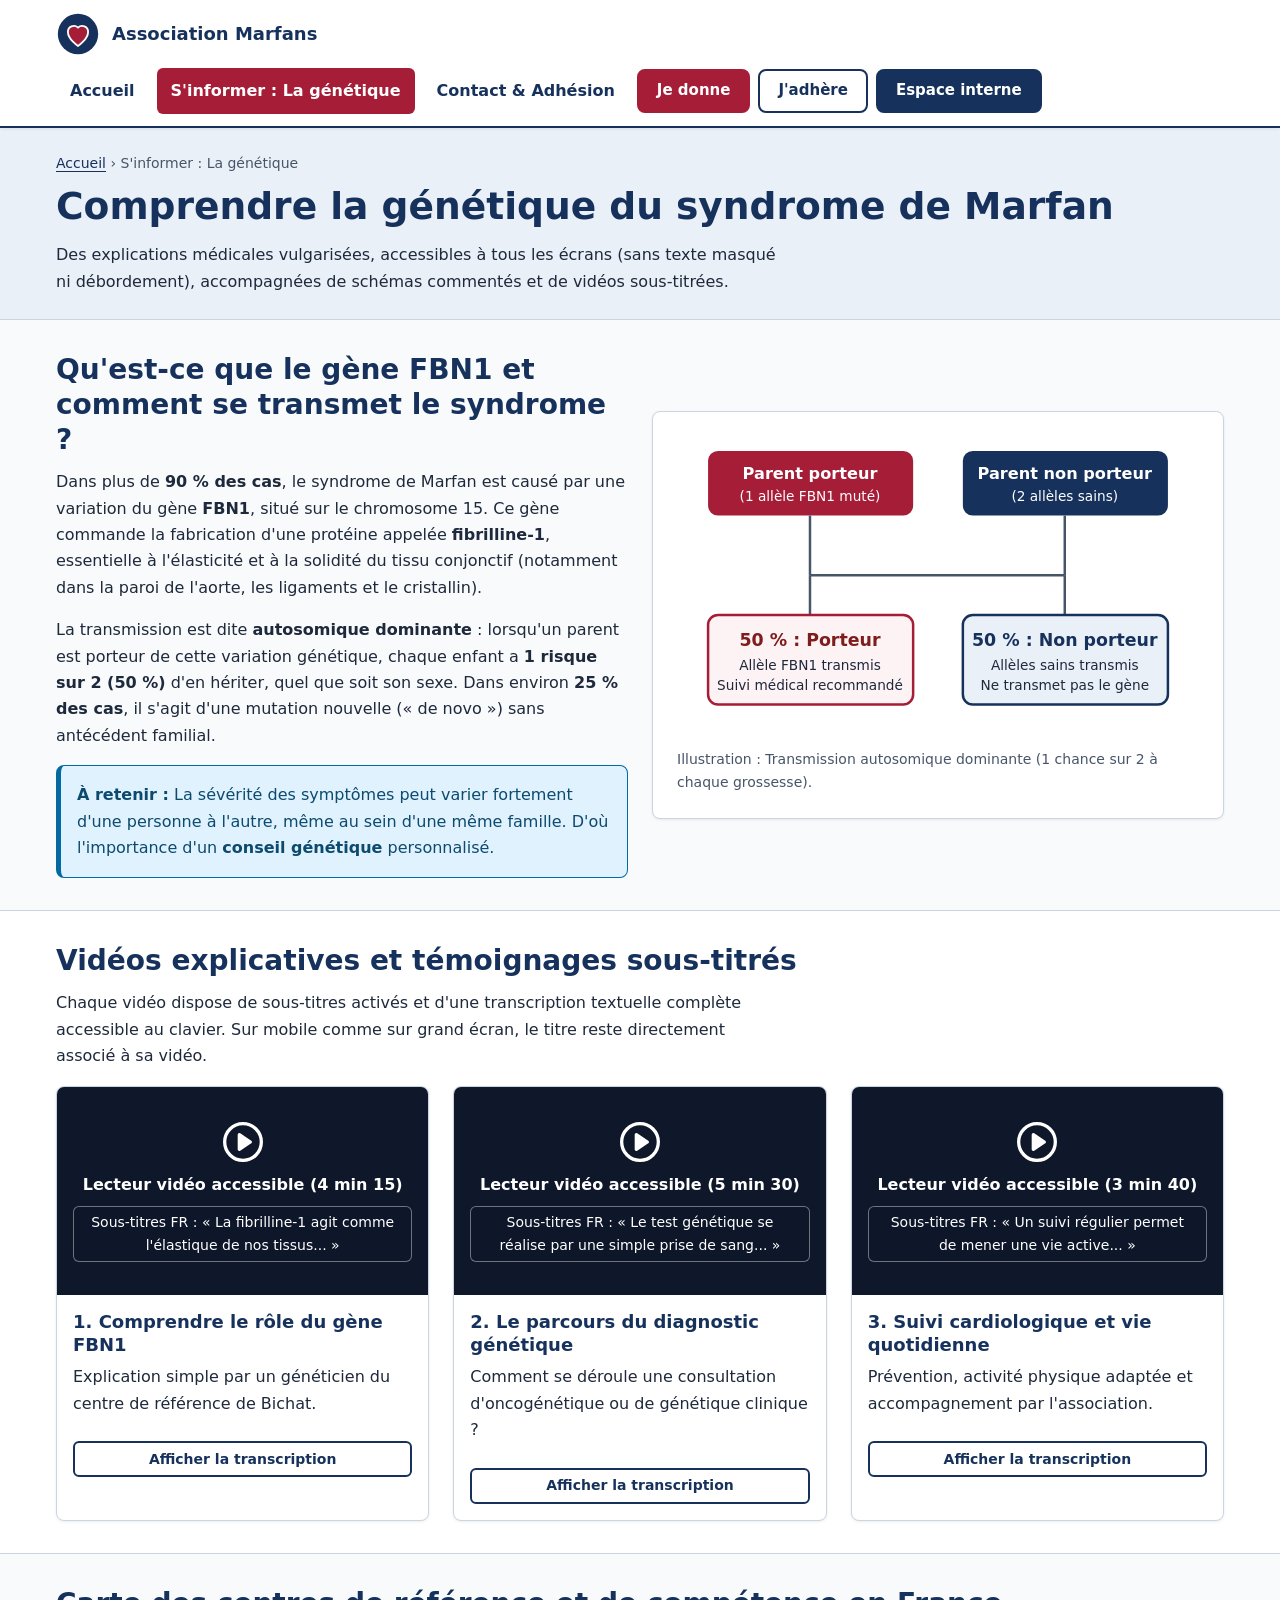
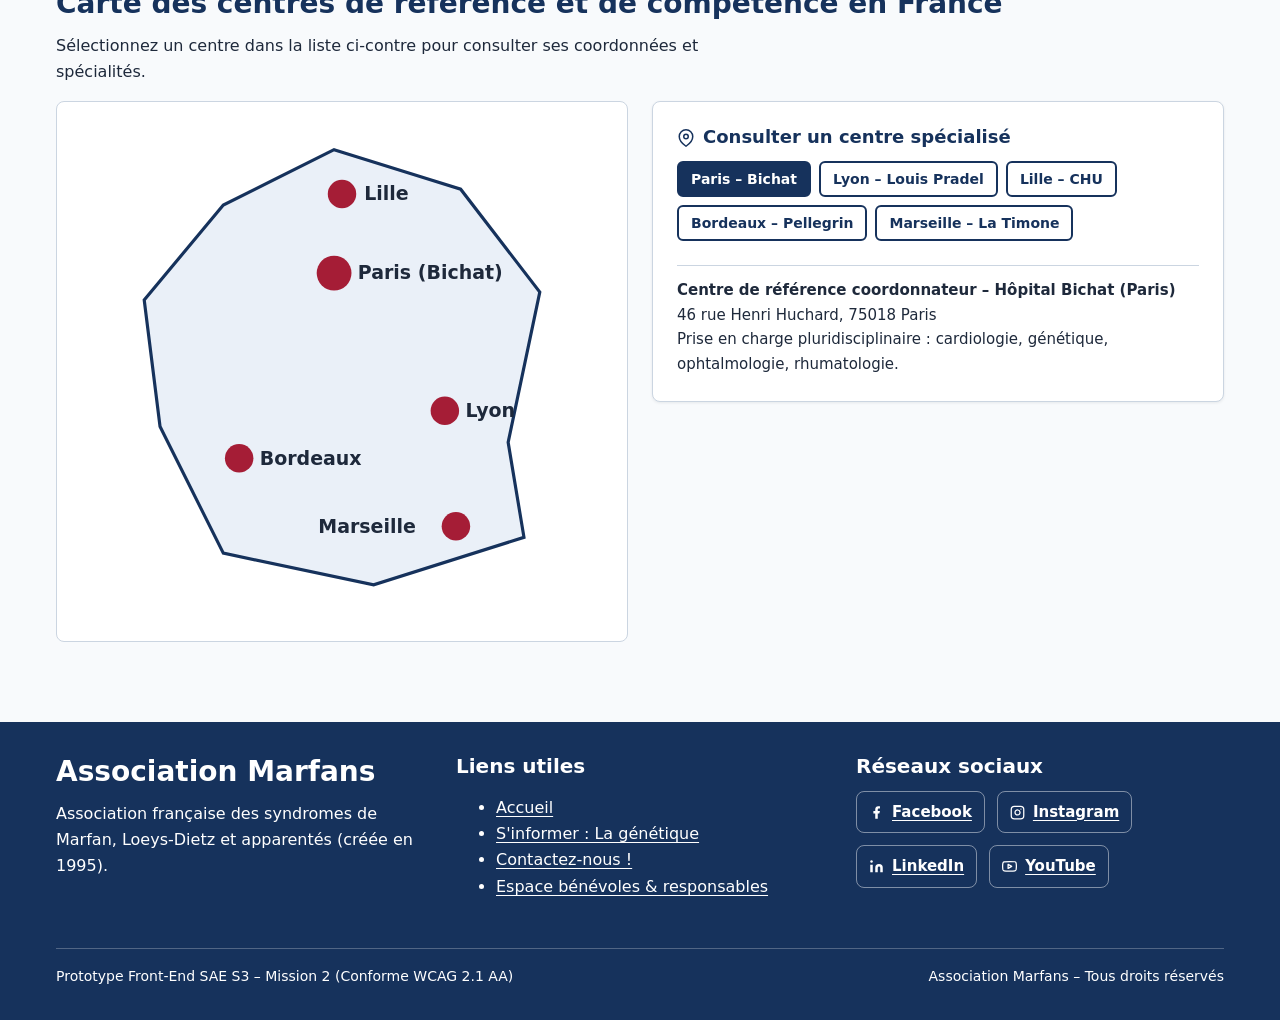
==== la-genetique.html @ ef51d099 "Initial commit" ====
<!DOCTYPE html>
<html lang="fr">
<head>
  <meta charset="UTF-8">
  <meta name="viewport" content="width=device-width, initial-scale=1.0">
  <title>S'informer : La génétique – Association Marfans</title>
  <meta name="description" content="Comprendre l'origine génétique du syndrome de Marfan (gène FBN1), la transmission familiale, les vidéos explicatives sous-titrées et la carte des centres de référence.">
  <link rel="stylesheet" href="css/variables.css">
  <link rel="stylesheet" href="css/base.css">
  <link rel="stylesheet" href="css/components.css">
  <link rel="stylesheet" href="css/pages.css">
</head>
<body>
  <a href="#main-content" class="skip-link">Passer au contenu principal</a>

  <header class="site-header">
    <div class="container header-inner">
      <a href="index.html" class="brand-link">
        <svg class="brand-logo" viewBox="0 0 48 48" role="img" aria-label="Logo Association Marfans">
          <circle cx="24" cy="24" r="22" fill="#16325C" />
          <path d="M24 37s-11-7.2-11-15.2A6.5 6.5 0 0 1 24 17a6.5 6.5 0 0 1 11 4.8C35 29.8 24 37 24 37z" fill="#A51D36" stroke="#FFFFFF" stroke-width="2" />
        </svg>
        <span>Association Marfans</span>
      </a>

      <button type="button" id="nav-toggle" class="nav-toggle" aria-expanded="false" aria-controls="main-nav">
        <svg class="icon" viewBox="0 0 24 24" fill="none" stroke="currentColor" stroke-width="2.2" stroke-linecap="round" stroke-linejoin="round" aria-hidden="true">
          <line x1="3" y1="6" x2="21" y2="6"></line>
          <line x1="3" y1="12" x2="21" y2="12"></line>
          <line x1="3" y1="18" x2="21" y2="18"></line>
        </svg>
        Menu
      </button>

      <nav id="main-nav" class="main-nav" aria-label="Navigation principale">
        <ul class="nav-list">
          <li><a href="index.html" class="nav-link">Accueil</a></li>
          <li><a href="la-genetique.html" class="nav-link" aria-current="page">S'informer : La génétique</a></li>
          <li><a href="contact-adhesion.html" class="nav-link">Contact &amp; Adhésion</a></li>
        </ul>
        <div class="nav-actions">
          <a href="contact-adhesion.html?onglet=don" class="btn btn-primary">Je donne</a>
          <a href="contact-adhesion.html?onglet=adhesion" class="btn btn-outline">J'adhère</a>
          <a href="login.html" id="nav-si-link" class="btn btn-secondary">Espace interne</a>
        </div>
      </nav>
    </div>
  </header>

  <main id="main-content">
    <section class="page-banner">
      <div class="container">
        <nav class="breadcrumb" aria-label="Fil d'Ariane">
          <a href="index.html">Accueil</a> &rsaquo; <span aria-current="page">S'informer : La génétique</span>
        </nav>
        <h1>Comprendre la génétique du syndrome de Marfan</h1>
        <p style="margin-bottom: 0;">
          Des explications médicales vulgarisées, accessibles à tous les écrans (sans texte masqué ni débordement),
          accompagnées de schémas commentés et de vidéos sous-titrées.
        </p>
      </div>
    </section>

    <!-- Section vulgarisation médicale -->
    <section class="section" aria-labelledby="fbn1-title">
      <div class="container grid grid-2" style="align-items: center;">
        <div>
          <h2 id="fbn1-title">Qu'est-ce que le gène FBN1 et comment se transmet le syndrome ?</h2>
          <p>
            Dans plus de <strong>90 % des cas</strong>, le syndrome de Marfan est causé par une variation du gène
            <strong>FBN1</strong>, situé sur le chromosome 15. Ce gène commande la fabrication d'une protéine appelée
            <strong>fibrilline-1</strong>, essentielle à l'élasticité et à la solidité du tissu conjonctif (notamment
            dans la paroi de l'aorte, les ligaments et le cristallin).
          </p>
          <p>
            La transmission est dite <strong>autosomique dominante</strong> : lorsqu'un parent est porteur de cette
            variation génétique, chaque enfant a <strong>1 risque sur 2 (50 %)</strong> d'en hériter, quel que soit son
            sexe. Dans environ <strong>25 % des cas</strong>, il s'agit d'une mutation nouvelle (« de novo ») sans
            antécédent familial.
          </p>
          <div class="alert alert-info" style="margin-bottom: 0;">
            <strong>À retenir :</strong> La sévérité des symptômes peut varier fortement d'une personne à l'autre,
            même au sein d'une même famille. D'où l'importance d'un <strong>conseil génétique</strong> personnalisé.
          </div>
        </div>

        <figure class="card" style="margin: 0;">
          <svg viewBox="0 0 420 235" role="img" aria-labelledby="schema-title schema-desc">
            <title id="schema-title">Schéma de transmission autosomique dominante du syndrome de Marfan</title>
            <desc id="schema-desc">Un parent porteur (50% de transmission) et un parent non porteur ont pour chaque grossesse une probabilité de 50% de transmettre la variation génétique FBN1 et 50% de ne pas la transmettre.</desc>
            <!-- Parents -->
            <rect x="25" y="12" width="165" height="52" rx="8" fill="#A51D36" />
            <text x="107" y="35" text-anchor="middle" fill="#FFFFFF" font-size="13" font-weight="bold">Parent porteur</text>
            <text x="107" y="52" text-anchor="middle" fill="#FFFFFF" font-size="11">(1 allèle FBN1 muté)</text>

            <rect x="230" y="12" width="165" height="52" rx="8" fill="#16325C" />
            <text x="312" y="35" text-anchor="middle" fill="#FFFFFF" font-size="13" font-weight="bold">Parent non porteur</text>
            <text x="312" y="52" text-anchor="middle" fill="#FFFFFF" font-size="11">(2 allèles sains)</text>

            <!-- Lignes -->
            <line x1="107" y1="64" x2="107" y2="112" stroke="#475569" stroke-width="2" />
            <line x1="312" y1="64" x2="312" y2="112" stroke="#475569" stroke-width="2" />
            <line x1="107" y1="112" x2="312" y2="112" stroke="#475569" stroke-width="2" />
            <line x1="107" y1="112" x2="107" y2="144" stroke="#475569" stroke-width="2" />
            <line x1="312" y1="112" x2="312" y2="144" stroke="#475569" stroke-width="2" />

            <!-- Enfants -->
            <rect x="25" y="144" width="165" height="72" rx="8" fill="#FDF2F4" stroke="#A51D36" stroke-width="2" />
            <text x="107" y="169" text-anchor="middle" fill="#7F1D1D" font-size="14" font-weight="bold">50 % : Porteur</text>
            <text x="107" y="188" text-anchor="middle" fill="#1E293B" font-size="11">Allèle FBN1 transmis</text>
            <text x="107" y="204" text-anchor="middle" fill="#1E293B" font-size="11">Suivi médical recommandé</text>

            <rect x="230" y="144" width="165" height="72" rx="8" fill="#EAF0F8" stroke="#16325C" stroke-width="2" />
            <text x="312" y="169" text-anchor="middle" fill="#16325C" font-size="14" font-weight="bold">50 % : Non porteur</text>
            <text x="312" y="188" text-anchor="middle" fill="#1E293B" font-size="11">Allèles sains transmis</text>
            <text x="312" y="204" text-anchor="middle" fill="#1E293B" font-size="11">Ne transmet pas le gène</text>
          </svg>
          <figcaption class="form-hint" style="margin-top: var(--space-2);">
            Illustration : Transmission autosomique dominante (1 chance sur 2 à chaque grossesse).
          </figcaption>
        </figure>
      </div>
    </section>

    <!-- Section Vidéos : titre et transcription attachés dans chaque carte -->
    <section class="section section-alt" aria-labelledby="videos-title">
      <div class="container">
        <h2 id="videos-title">Vidéos explicatives et témoignages sous-titrés</h2>
        <p>
          Chaque vidéo dispose de sous-titres activés et d'une transcription textuelle complète accessible au clavier.
          Sur mobile comme sur grand écran, le titre reste directement associé à sa vidéo.
        </p>

        <div class="video-grid">
          <article class="video-card">
            <div class="video-player-box">
              <svg viewBox="0 0 24 24" width="44" height="44" fill="none" stroke="currentColor" stroke-width="1.8" stroke-linecap="round" stroke-linejoin="round" aria-hidden="true">
                <circle cx="12" cy="12" r="10"></circle>
                <polygon points="10 8 16 12 10 16 10 8" fill="currentColor"></polygon>
              </svg>
              <p style="margin: var(--space-2) 0 0; font-weight: 700;">Lecteur vidéo accessible (4 min 15)</p>
              <div class="video-caption-bar">Sous-titres FR : « La fibrilline-1 agit comme l'élastique de nos tissus... »</div>
            </div>
            <div class="video-body">
              <h3 class="card-title">1. Comprendre le rôle du gène FBN1</h3>
              <p>Explication simple par un généticien du centre de référence de Bichat.</p>
              <button type="button" class="btn btn-outline btn-sm transcript-toggle" aria-expanded="false" aria-controls="transcript-1">
                Afficher la transcription
              </button>
              <div id="transcript-1" class="transcript-box" hidden>
                <strong>Transcription :</strong> « Bonjour, le syndrome de Marfan touche le tissu conjonctif qui soutient nos organes. La protéine fibrilline-1 permet de maintenir la souplesse de l'aorte... »
              </div>
            </div>
          </article>

          <article class="video-card">
            <div class="video-player-box">
              <svg viewBox="0 0 24 24" width="44" height="44" fill="none" stroke="currentColor" stroke-width="1.8" stroke-linecap="round" stroke-linejoin="round" aria-hidden="true">
                <circle cx="12" cy="12" r="10"></circle>
                <polygon points="10 8 16 12 10 16 10 8" fill="currentColor"></polygon>
              </svg>
              <p style="margin: var(--space-2) 0 0; font-weight: 700;">Lecteur vidéo accessible (5 min 30)</p>
              <div class="video-caption-bar">Sous-titres FR : « Le test génétique se réalise par une simple prise de sang... »</div>
            </div>
            <div class="video-body">
              <h3 class="card-title">2. Le parcours du diagnostic génétique</h3>
              <p>Comment se déroule une consultation d'oncogénétique ou de génétique clinique ?</p>
              <button type="button" class="btn btn-outline btn-sm transcript-toggle" aria-expanded="false" aria-controls="transcript-2">
                Afficher la transcription
              </button>
              <div id="transcript-2" class="transcript-box" hidden>
                <strong>Transcription :</strong> « Lors de la première consultation, le médecin établit un arbre généalogique complet et prescrit si nécessaire une analyse moléculaire du gène FBN1 et des gènes apparentés... »
              </div>
            </div>
          </article>

          <article class="video-card">
            <div class="video-player-box">
              <svg viewBox="0 0 24 24" width="44" height="44" fill="none" stroke="currentColor" stroke-width="1.8" stroke-linecap="round" stroke-linejoin="round" aria-hidden="true">
                <circle cx="12" cy="12" r="10"></circle>
                <polygon points="10 8 16 12 10 16 10 8" fill="currentColor"></polygon>
              </svg>
              <p style="margin: var(--space-2) 0 0; font-weight: 700;">Lecteur vidéo accessible (3 min 40)</p>
              <div class="video-caption-bar">Sous-titres FR : « Un suivi régulier permet de mener une vie active... »</div>
            </div>
            <div class="video-body">
              <h3 class="card-title">3. Suivi cardiologique et vie quotidienne</h3>
              <p>Prévention, activité physique adaptée et accompagnement par l'association.</p>
              <button type="button" class="btn btn-outline btn-sm transcript-toggle" aria-expanded="false" aria-controls="transcript-3">
                Afficher la transcription
              </button>
              <div id="transcript-3" class="transcript-box" hidden>
                <strong>Transcription :</strong> « L'échographie cardiaque annuelle et les traitements bêtabloquants protègent l'aorte. Les sports doux comme la marche ou la natation loisir sont encouragés... »
              </div>
            </div>
          </article>
        </div>
      </div>
    </section>

    <!-- Carte des centres de référence avec alternative textuelle et navigation clavier -->
    <section class="section" aria-labelledby="centres-title">
      <div class="container">
        <h2 id="centres-title">Carte des centres de référence et de compétence en France</h2>
        <p>
          Sélectionnez un centre dans la liste ci-contre pour consulter ses coordonnées et spécialités.
        </p>

        <div class="map-layout">
          <div class="map-frame">
            <svg viewBox="0 0 340 320" role="img" aria-label="Carte simplifiée de France localisant les centres Marfan à Paris, Lyon, Marseille, Bordeaux et Lille">
              <title>Carte des centres de référence Marfan en France</title>
              <polygon points="165,20 245,45 295,110 275,205 285,265 190,295 95,275 55,195 45,115 95,55" fill="#EAF0F8" stroke="#16325C" stroke-width="2" />
              <circle cx="170" cy="48" r="9" fill="#A51D36" />
              <text x="184" y="52" font-size="12" font-weight="bold" fill="#1E293B">Lille</text>

              <circle cx="165" cy="98" r="11" fill="#A51D36" />
              <text x="180" y="102" font-size="12" font-weight="bold" fill="#1E293B">Paris (Bichat)</text>

              <circle cx="105" cy="215" r="9" fill="#A51D36" />
              <text x="118" y="219" font-size="12" font-weight="bold" fill="#1E293B">Bordeaux</text>

              <circle cx="235" cy="185" r="9" fill="#A51D36" />
              <text x="248" y="189" font-size="12" font-weight="bold" fill="#1E293B">Lyon</text>

              <circle cx="242" cy="258" r="9" fill="#A51D36" />
              <text x="155" y="262" font-size="12" font-weight="bold" fill="#1E293B">Marseille</text>
            </svg>
          </div>

          <div class="card">
            <h3 class="card-title">
              <svg class="icon" viewBox="0 0 24 24" fill="none" stroke="currentColor" stroke-width="2" stroke-linecap="round" stroke-linejoin="round" aria-hidden="true">
                <path d="M21 10c0 7-9 13-9 13s-9-6-9-13a9 9 0 0 1 18 0z"></path>
                <circle cx="12" cy="10" r="3"></circle>
              </svg>
              Consulter un centre spécialisé
            </h3>
            <div class="action-group" role="group" aria-label="Sélection d'un centre hospitalier">
              <button type="button" class="btn btn-secondary btn-sm centre-btn" data-centre="paris">Paris – Bichat</button>
              <button type="button" class="btn btn-outline btn-sm centre-btn" data-centre="lyon">Lyon – Louis Pradel</button>
              <button type="button" class="btn btn-outline btn-sm centre-btn" data-centre="lille">Lille – CHU</button>
              <button type="button" class="btn btn-outline btn-sm centre-btn" data-centre="bordeaux">Bordeaux – Pellegrin</button>
              <button type="button" class="btn btn-outline btn-sm centre-btn" data-centre="marseille">Marseille – La Timone</button>
            </div>
            <div id="centre-details" class="card-divider-note" aria-live="polite">
              <strong>Centre de référence coordonnateur – Hôpital Bichat (Paris)</strong><br>
              46 rue Henri Huchard, 75018 Paris<br>
              Prise en charge pluridisciplinaire : cardiologie, génétique, ophtalmologie, rhumatologie.
            </div>
          </div>
        </div>
      </div>
    </section>
  </main>

  <footer class="site-footer">
    <div class="container">
      <div class="footer-grid">
        <div>
          <h2>Association Marfans</h2>
          <p>Association française des syndromes de Marfan, Loeys-Dietz et apparentés (créée en 1995).</p>
        </div>
        <div>
          <h3>Liens utiles</h3>
          <ul>
            <li><a href="index.html">Accueil</a></li>
            <li><a href="la-genetique.html">S'informer : La génétique</a></li>
            <li><a href="contact-adhesion.html">Contactez-nous !</a></li>
            <li><a href="login.html">Espace bénévoles &amp; responsables</a></li>
          </ul>
        </div>
        <div>
          <h3>Réseaux sociaux</h3>
          <ul class="social-links">
            <li>
              <a href="https://www.facebook.com" class="social-link" target="_blank" rel="noopener noreferrer" aria-label="Suivre l'Association Marfans sur Facebook (nouvelle fenêtre)">
                <svg class="icon icon-sm" viewBox="0 0 24 24" fill="currentColor" aria-hidden="true"><path d="M14 13.5h2.5l1-4H14v-2c0-1.03 0-2 2-2h1.5V2.14c-.326-.043-1.557-.14-2.857-.14C11.928 2 10 3.657 10 6.7v2.8H7v4h3V22h4v-8.5z"/></svg>
                Facebook
              </a>
            </li>
            <li>
              <a href="https://www.instagram.com" class="social-link" target="_blank" rel="noopener noreferrer" aria-label="Suivre l'Association Marfans sur Instagram (nouvelle fenêtre)">
                <svg class="icon icon-sm" viewBox="0 0 24 24" fill="none" stroke="currentColor" stroke-width="2" stroke-linecap="round" stroke-linejoin="round" aria-hidden="true"><rect x="2" y="2" width="20" height="20" rx="5" ry="5"></rect><path d="M16 11.37A4 4 0 1 1 12.63 8 4 4 0 0 1 16 11.37z"></path><line x1="17.5" y1="6.5" x2="17.51" y2="6.5"></line></svg>
                Instagram
              </a>
            </li>
            <li>
              <a href="https://www.linkedin.com" class="social-link" target="_blank" rel="noopener noreferrer" aria-label="Suivre l'Association Marfans sur LinkedIn (nouvelle fenêtre)">
                <svg class="icon icon-sm" viewBox="0 0 24 24" fill="currentColor" aria-hidden="true"><path d="M16 8a6 6 0 0 1 6 6v7h-4v-7a2 2 0 0 0-4 0v7h-4v-7a6 6 0 0 1 6-6zM2 9h4v12H2z"/><circle cx="4" cy="4" r="2"/></svg>
                LinkedIn
              </a>
            </li>
            <li>
              <a href="https://www.youtube.com" class="social-link" target="_blank" rel="noopener noreferrer" aria-label="Voir les vidéos sous-titrées sur YouTube (nouvelle fenêtre)">
                <svg class="icon icon-sm" viewBox="0 0 24 24" fill="none" stroke="currentColor" stroke-width="2" stroke-linecap="round" stroke-linejoin="round" aria-hidden="true"><path d="M22.54 6.42a2.78 2.78 0 0 0-1.94-2C18.88 4 12 4 12 4s-6.88 0-8.6.46a2.78 2.78 0 0 0-1.94 2A29 29 0 0 0 1 11.75a29 29 0 0 0 .46 5.33A2.78 2.78 0 0 0 3.4 19c1.72.46 8.6.46 8.6.46s6.88 0 8.6-.46a2.78 2.78 0 0 0 1.94-2 29 29 0 0 0 .46-5.25 29 29 0 0 0-.46-5.33z"></path><polygon points="9.75 15.02 15.5 11.75 9.75 8.48 9.75 15.02"></polygon></svg>
                YouTube
              </a>
            </li>
          </ul>
        </div>
      </div>
      <div class="footer-bottom">
        <span>Prototype Front-End SAE S3 – Mission 2 (Conforme WCAG 2.1 AA)</span>
        <span>Association Marfans – Tous droits réservés</span>
      </div>
    </div>
  </footer>

  <script src="js/data.js"></script>
  <script src="js/layout.js"></script>
  <script src="js/genetique.js"></script>
</body>
</html>
---- css/variables.css ----
/* ==========================================================================
   Design System - Association Marfans (Mission 2)
   Palette unifiée et validée au Contrast Checker (WCAG 2.1 AA/AAA)
   Rayons de bordure uniformisés sur l'ensemble de l'interface.
   ========================================================================== */

:root {
  /* Couleurs principales (Marfans) */
  --color-primary: #16325C;        /* Bleu marine institutionnel (contraste 12.77:1 sur blanc) */
  --color-primary-hover: #0F2342;
  --color-primary-light: #EAF0F8;  /* Fond doux bleu très pâle */

  --color-accent: #A51D36;         /* Rouge carmin accessible (contraste 7.43:1 sur blanc et avec texte blanc) */
  --color-accent-hover: #86152A;
  --color-accent-light: #FDF2F4;

  --color-secondary: #4C1D6B;      /* Violet profond accessible (contraste 12.4:1 avec texte blanc) */
  --color-secondary-light: #F5EFFA;

  /* Neutres & Surfaces */
  --color-bg: #F8FAFC;
  --color-surface: #FFFFFF;
  --color-surface-alt: #F1F5F9;
  --color-border: #CBD5E1;
  --color-border-strong: #64748B;

  /* Textes */
  --color-text: #1E293B;           /* Contraste > 13:1 sur blanc */
  --color-text-muted: #475569;     /* Contraste ~7.5:1 sur blanc */
  --color-text-inverse: #FFFFFF;

  /* États sémantiques (jamais utilisés seuls sans texte/icône) */
  --color-success-bg: #DCFCE7;
  --color-success-text: #14532D;
  --color-success-border: #15803D;

  --color-warning-bg: #FEF3C7;     /* Fond ambre clair avec texte sombre */
  --color-warning-text: #78350F;
  --color-warning-border: #B45309;

  --color-danger-bg: #FEE2E2;
  --color-danger-text: #7F1D1D;
  --color-danger-border: #B91C1C;

  --color-info-bg: #E0F2FE;
  --color-info-text: #0C4A6E;
  --color-info-border: #0369A1;

  /* Focus clavier haute visibilité */
  --focus-ring-color: #D97706;
  --focus-ring: 3px solid var(--focus-ring-color);
  --focus-offset: 2px;

  /* Typographie fluide & lisible (zoom 200% compatible) */
  --font-sans: system-ui, -apple-system, "Segoe UI", Roboto, "Helvetica Neue", Arial, sans-serif;
  --text-xs: 0.875rem;   /* 14px min pour accessibilité */
  --text-sm: 0.9375rem;  /* 15px */
  --text-base: 1rem;     /* 16px */
  --text-lg: 1.125rem;   /* 18px */
  --text-xl: 1.25rem;    /* 20px */
  --text-2xl: clamp(1.35rem, 2.2vw, 1.75rem);
  --text-3xl: clamp(1.75rem, 3vw, 2.35rem);

  /* Espacements */
  --space-1: 0.25rem;
  --space-2: 0.5rem;
  --space-3: 0.75rem;
  --space-4: 1rem;
  --space-5: 1.5rem;
  --space-6: 2rem;
  --space-8: 3rem;

  /* Rayons harmonisés (cohérence entre cartes, boutons, champs, tableaux et badges) */
  --radius: 0.5rem;      /* 8px standard */
  --radius-sm: 0.375rem; /* 6px éléments compacts */

  /* Ombres & Largeur max */
  --shadow-sm: 0 1px 3px rgba(15, 23, 42, 0.08);
  --shadow-md: 0 4px 12px rgba(15, 23, 42, 0.12);
  --container-max: 75rem; /* 1200px */
}
---- css/base.css ----
/* ==========================================================================
   Base & Accessibilité - Association Marfans
   ========================================================================== */

*,
*::before,
*::after {
  box-sizing: border-box;
}

html {
  font-size: 100%;
  scroll-behavior: smooth;
}

@media (prefers-reduced-motion: reduce) {
  html {
    scroll-behavior: auto;
  }
  *, *::before, *::after {
    animation-duration: 0.01ms !important;
    transition-duration: 0.01ms !important;
  }
}

body {
  margin: 0;
  font-family: var(--font-sans);
  font-size: var(--text-base);
  line-height: 1.65;
  color: var(--color-text);
  background-color: var(--color-bg);
  min-height: 100vh;
  display: flex;
  flex-direction: column;
  overflow-x: hidden; /* Évite tout débordement au zoom 200% */
}

main {
  flex: 1 0 auto;
}

img,
svg {
  max-width: 100%;
  height: auto;
  display: block;
}

/* Typographie & Hiérarchie sémantique (Mission 1 : ajout de H1 cohérents) */
h1, h2, h3, h4 {
  color: var(--color-primary);
  line-height: 1.25;
  margin-top: 0;
  margin-bottom: var(--space-3);
  font-weight: 700;
}

h1 {
  font-size: var(--text-3xl);
}

h2 {
  font-size: var(--text-2xl);
}

h3 {
  font-size: var(--text-xl);
}

p {
  margin-top: 0;
  margin-bottom: var(--space-4);
  max-width: 72ch;
}

a {
  color: var(--color-primary);
  text-decoration: underline;
  text-underline-offset: 3px;
}

a:hover {
  color: var(--color-accent);
}

/* Focus clavier universel et très visible (Mission 1 : focus invisible corrigé) */
:focus-visible {
  outline: var(--focus-ring);
  outline-offset: var(--focus-offset);
}

/* Lien d'évitement pour navigation clavier / lecteur d'écran */
.skip-link {
  position: absolute;
  top: -100px;
  left: var(--space-4);
  background: var(--color-primary);
  color: var(--color-text-inverse);
  padding: var(--space-3) var(--space-4);
  border-radius: var(--radius-sm);
  font-weight: 700;
  z-index: 1000;
  text-decoration: none;
}

.skip-link:focus {
  top: var(--space-3);
}

/* Classe utilitaire lecteur d'écran */
.sr-only {
  position: absolute;
  width: 1px;
  height: 1px;
  padding: 0;
  margin: -1px;
  overflow: hidden;
  clip: rect(0, 0, 0, 0);
  white-space: nowrap;
  border: 0;
}

/* Conteneur fluide (pas d'espaces vides déroulants ni de largeur fixe cassée) */
.container {
  width: 100%;
  max-width: var(--container-max);
  margin-inline: auto;
  padding-inline: var(--space-4);
}

.section {
  padding-block: var(--space-6);
}

.section-alt {
  background-color: var(--color-surface);
  border-block: 1px solid var(--color-border);
}

/* Tableaux responsives sans scroll cassé */
.table-responsive {
  width: 100%;
  overflow-x: auto;
  border: 1px solid var(--color-border);
  border-radius: var(--radius);
  background: var(--color-surface);
}

.table-responsive--flat {
  border: none;
  border-radius: 0;
  background: transparent;
}

.icon {
  width: 1.125rem;
  height: 1.125rem;
  flex-shrink: 0;
  display: inline-block;
  vertical-align: middle;
}

.icon-sm {
  width: 0.9375rem;
  height: 0.9375rem;
}

.icon-lg {
  width: 1.5rem;
  height: 1.5rem;
}

table {
  width: 100%;
  border-collapse: collapse;
  text-align: left;
  font-size: var(--text-sm);
}

th, td {
  padding: var(--space-3) var(--space-4);
  border-bottom: 1px solid var(--color-border);
  vertical-align: top;
}

th {
  background-color: var(--color-primary-light);
  color: var(--color-primary);
  font-weight: 700;
}

tbody tr:last-child td {
  border-bottom: none;
}
---- css/components.css ----
/* ==========================================================================
   Composants UI unifiés - Association Marfans
   Rayons uniformisés (--radius / --radius-sm), pas de cartes imbriquées.
   ========================================================================== */

/* --- Header & Navigation --- */
.site-header {
  background-color: var(--color-surface);
  border-bottom: 2px solid var(--color-primary);
  box-shadow: var(--shadow-sm);
  position: sticky;
  top: 0;
  z-index: 100;
}

.header-inner {
  display: flex;
  flex-wrap: wrap;
  align-items: center;
  justify-content: space-between;
  gap: var(--space-3);
  padding-block: var(--space-3);
}

.brand-link {
  display: inline-flex;
  align-items: center;
  gap: var(--space-3);
  text-decoration: none;
  color: var(--color-primary);
  font-weight: 800;
  font-size: var(--text-lg);
}

.brand-link:hover {
  color: var(--color-accent);
}

.brand-logo {
  width: 44px;
  height: 44px;
  flex-shrink: 0;
}

.nav-toggle {
  display: none;
  background-color: var(--color-primary);
  color: var(--color-text-inverse);
  border: 2px solid var(--color-primary);
  border-radius: var(--radius);
  padding: var(--space-2) var(--space-3);
  font-size: var(--text-sm);
  font-weight: 700;
  cursor: pointer;
}

.main-nav {
  display: flex;
  flex-wrap: wrap;
  align-items: center;
  gap: var(--space-2);
}

.nav-list {
  display: flex;
  flex-wrap: wrap;
  align-items: center;
  list-style: none;
  margin: 0;
  padding: 0;
  gap: var(--space-2);
}

.nav-link {
  display: inline-flex;
  align-items: center;
  padding: var(--space-2) var(--space-3);
  border-radius: var(--radius-sm);
  text-decoration: none;
  font-weight: 600;
  color: var(--color-primary);
  border: 2px solid transparent;
  transition: background-color 0.15s ease, color 0.15s ease;
}

.nav-link:hover {
  background-color: var(--color-primary-light);
  color: var(--color-primary);
}

/* Indicateur clair de la page active */
.nav-link[aria-current="page"] {
  background-color: var(--color-accent);
  color: var(--color-text-inverse);
}

.nav-actions {
  display: flex;
  flex-wrap: wrap;
  align-items: center;
  gap: var(--space-2);
}

@media (max-width: 960px) {
  .nav-toggle {
    display: inline-flex;
    align-items: center;
    gap: var(--space-2);
  }

  .main-nav {
    display: none;
    width: 100%;
    flex-direction: column;
    align-items: stretch;
    padding-top: var(--space-3);
    border-top: 1px solid var(--color-border);
  }

  .main-nav.is-open {
    display: flex;
  }

  .nav-list {
    flex-direction: column;
    align-items: stretch;
  }

  .nav-link,
  .nav-actions .btn {
    width: 100%;
    justify-content: center;
  }

  .nav-actions {
    flex-direction: column;
    align-items: stretch;
    margin-top: var(--space-2);
  }
}

/* --- Boutons unifiés --- */
.btn {
  display: inline-flex;
  align-items: center;
  justify-content: center;
  gap: var(--space-2);
  padding: 0.625rem 1.125rem;
  font-family: inherit;
  font-size: var(--text-sm);
  font-weight: 700;
  line-height: 1.3;
  text-decoration: none;
  border-radius: var(--radius);
  border: 2px solid transparent;
  cursor: pointer;
  min-height: 44px;
  transition: background-color 0.15s ease, border-color 0.15s ease;
}

.btn-primary {
  background-color: var(--color-accent);
  color: var(--color-text-inverse);
  border-color: var(--color-accent);
}

.btn-primary:hover {
  background-color: var(--color-accent-hover);
  border-color: var(--color-accent-hover);
  color: var(--color-text-inverse);
}

.btn-secondary {
  background-color: var(--color-primary);
  color: var(--color-text-inverse);
  border-color: var(--color-primary);
}

.btn-secondary:hover {
  background-color: var(--color-primary-hover);
  border-color: var(--color-primary-hover);
  color: var(--color-text-inverse);
}

.btn-outline {
  background-color: var(--color-surface);
  color: var(--color-primary);
  border-color: var(--color-primary);
}

.btn-outline:hover {
  background-color: var(--color-primary-light);
  color: var(--color-primary);
}

.btn-success {
  background-color: var(--color-success-border);
  color: var(--color-text-inverse);
  border-color: var(--color-success-border);
}

.btn-success:hover {
  background-color: var(--color-success-text);
  border-color: var(--color-success-text);
}

.btn-danger-outline {
  background-color: var(--color-surface);
  color: var(--color-danger-text);
  border-color: var(--color-danger-border);
}

.btn-danger-outline:hover {
  background-color: var(--color-danger-bg);
}

.btn-sm {
  min-height: 36px;
  padding: 0.375rem 0.75rem;
  font-size: var(--text-xs);
  border-radius: var(--radius-sm);
}

.btn[disabled] {
  opacity: 0.55;
  cursor: not-allowed;
}

/* --- Cartes & Grilles fluides --- */
.grid {
  display: grid;
  gap: var(--space-5);
}

.grid-2 {
  grid-template-columns: repeat(auto-fit, minmax(min(100%, 300px), 1fr));
}

.grid-3 {
  grid-template-columns: repeat(auto-fit, minmax(min(100%, 260px), 1fr));
}

.card {
  background-color: var(--color-surface);
  border: 1px solid var(--color-border);
  border-radius: var(--radius);
  padding: var(--space-5);
  box-shadow: var(--shadow-sm);
  display: flex;
  flex-direction: column;
  gap: var(--space-3);
}

.card-header {
  display: flex;
  flex-wrap: wrap;
  justify-content: space-between;
  align-items: flex-start;
  gap: var(--space-2);
}

.card-title {
  margin-bottom: 0;
  font-size: var(--text-lg);
  display: inline-flex;
  align-items: center;
  gap: var(--space-2);
}

.card-footer {
  margin-top: auto;
  padding-top: var(--space-3);
  border-top: 1px solid var(--color-border);
  display: flex;
  flex-wrap: wrap;
  gap: var(--space-2);
}

.card-divider-note {
  margin-top: var(--space-3);
  padding-top: var(--space-3);
  border-top: 1px solid var(--color-border);
  font-size: var(--text-sm);
  color: var(--color-text);
}

/* Étiquette de catégorie discrète (remplace les badges décoratifs inutiles) */
.meta-label {
  font-size: var(--text-xs);
  font-weight: 700;
  text-transform: uppercase;
  letter-spacing: 0.04em;
  color: var(--color-text-muted);
}

/* --- Badges d'état critiques uniquement (icône + texte, rayon harmonisé) --- */
.badge {
  display: inline-flex;
  align-items: center;
  gap: var(--space-1);
  padding: 0.25rem 0.6rem;
  border-radius: var(--radius-sm);
  font-size: var(--text-xs);
  font-weight: 700;
  border: 1px solid transparent;
  line-height: 1.3;
}

.badge-info {
  background-color: var(--color-info-bg);
  color: var(--color-info-text);
  border-color: var(--color-info-border);
}

.badge-success {
  background-color: var(--color-success-bg);
  color: var(--color-success-text);
  border-color: var(--color-success-border);
}

.badge-warning {
  background-color: var(--color-warning-bg);
  color: var(--color-warning-text);
  border-color: var(--color-warning-border);
}

.badge-danger {
  background-color: var(--color-danger-bg);
  color: var(--color-danger-text);
  border-color: var(--color-danger-border);
}

/* --- Alertes & Bandeaux --- */
.alert {
  padding: var(--space-4);
  border-radius: var(--radius);
  border: 1px solid var(--color-border);
  border-left-width: 5px;
  margin-bottom: var(--space-4);
}

.alert-info {
  background-color: var(--color-info-bg);
  color: var(--color-info-text);
  border-color: var(--color-info-border);
}

.alert-success {
  background-color: var(--color-success-bg);
  color: var(--color-success-text);
  border-color: var(--color-success-border);
}

.alert-warning {
  background-color: var(--color-warning-bg);
  color: var(--color-warning-text);
  border-color: var(--color-warning-border);
}

.alert-danger {
  background-color: var(--color-danger-bg);
  color: var(--color-danger-text);
  border-color: var(--color-danger-border);
}

/* --- Formulaires 100 % accessibles au clavier --- */
.form-group {
  display: flex;
  flex-direction: column;
  gap: var(--space-1);
  margin-bottom: var(--space-4);
}

.form-label {
  font-weight: 700;
  color: var(--color-text);
}

.required-mark {
  color: var(--color-accent);
  font-weight: 800;
}

.form-hint {
  font-size: var(--text-xs);
  color: var(--color-text-muted);
}

.form-control {
  width: 100%;
  padding: 0.625rem 0.75rem;
  font-family: inherit;
  font-size: var(--text-base);
  color: var(--color-text);
  background-color: var(--color-surface);
  border: 2px solid var(--color-border-strong);
  border-radius: var(--radius);
  min-height: 44px;
}

.form-control[aria-invalid="true"] {
  border-color: var(--color-danger-border);
  background-color: var(--color-danger-bg);
}

.form-error {
  font-size: var(--text-xs);
  font-weight: 700;
  color: var(--color-danger-text);
  min-height: 1.2em;
}

/* Fieldset aplati (évite les boîtes imbriquées dans les cartes de formulaire) */
fieldset.form-fieldset {
  border: none;
  border-top: 1px solid var(--color-border);
  padding: var(--space-4) 0 var(--space-2);
  margin: 0 0 var(--space-4);
}

fieldset.form-fieldset legend {
  font-weight: 700;
  color: var(--color-primary);
  padding: 0 var(--space-2) 0 0;
}

.radio-group {
  display: flex;
  flex-wrap: wrap;
  gap: var(--space-4);
  margin-top: var(--space-2);
}

.radio-option {
  display: inline-flex;
  align-items: center;
  gap: var(--space-2);
  cursor: pointer;
  min-height: 36px;
}

.radio-option input[type="radio"],
.checkbox-option input[type="checkbox"] {
  width: 20px;
  height: 20px;
  accent-color: var(--color-primary);
  cursor: pointer;
}

/* --- Onglets accessibles (ARIA tabs) --- */
.tablist {
  display: flex;
  flex-wrap: wrap;
  gap: var(--space-2);
  border-bottom: 2px solid var(--color-border);
  margin-bottom: var(--space-5);
}

.tab-btn {
  padding: var(--space-3) var(--space-4);
  background: var(--color-surface-alt);
  color: var(--color-text);
  border: 2px solid var(--color-border);
  border-bottom: none;
  border-radius: var(--radius) var(--radius) 0 0;
  font-family: inherit;
  font-size: var(--text-sm);
  font-weight: 700;
  cursor: pointer;
  min-height: 44px;
}

.tab-btn[aria-selected="true"] {
  background: var(--color-primary);
  color: var(--color-text-inverse);
  border-color: var(--color-primary);
}

/* --- Footer accessible --- */
.site-footer {
  background-color: var(--color-primary);
  color: var(--color-text-inverse);
  padding-block: var(--space-6);
  margin-top: var(--space-8);
}

.site-footer h2,
.site-footer h3 {
  color: var(--color-text-inverse);
}

.site-footer a {
  color: #FFFFFF;
  text-decoration: underline;
}

.site-footer a:hover {
  color: #FDE68A;
}

.footer-grid {
  display: grid;
  grid-template-columns: repeat(auto-fit, minmax(min(100%, 220px), 1fr));
  gap: var(--space-6);
}

.social-links {
  display: flex;
  flex-wrap: wrap;
  gap: var(--space-3);
  list-style: none;
  margin: 0;
  padding: 0;
}

.social-link {
  display: inline-flex;
  align-items: center;
  gap: var(--space-2);
  padding: var(--space-2) var(--space-3);
  border: 1px solid rgba(255, 255, 255, 0.45);
  border-radius: var(--radius);
  text-decoration: none;
  font-size: var(--text-sm);
  font-weight: 600;
}

.social-link:hover {
  background-color: rgba(255, 255, 255, 0.14);
}

.footer-bottom {
  margin-top: var(--space-6);
  padding-top: var(--space-4);
  border-top: 1px solid rgba(255, 255, 255, 0.25);
  font-size: var(--text-xs);
  display: flex;
  flex-wrap: wrap;
  justify-content: space-between;
  gap: var(--space-3);
}

/* --- Modale accessible --- */
.modal-backdrop {
  position: fixed;
  inset: 0;
  background: rgba(15, 23, 42, 0.72);
  display: flex;
  align-items: center;
  justify-content: center;
  padding: var(--space-4);
  z-index: 500;
}

.modal-backdrop[hidden] {
  display: none;
}

.modal-dialog {
  background: var(--color-surface);
  color: var(--color-text);
  border-radius: var(--radius);
  width: 100%;
  max-width: 660px;
  max-height: 90vh;
  overflow-y: auto;
  padding: var(--space-6);
  box-shadow: var(--shadow-md);
}

.modal-header {
  display: flex;
  justify-content: space-between;
  align-items: center;
  gap: var(--space-3);
  margin-bottom: var(--space-4);
  padding-bottom: var(--space-3);
  border-bottom: 1px solid var(--color-border);
}
---- css/pages.css ----
/* ==========================================================================
   Styles spécifiques aux pages - Association Marfans
   Couleurs unies (sans dégradé), rayons harmonisés (--radius).
   ========================================================================== */

/* --- Hero Accueil (fond uni haute lisibilité, sans dégradé) --- */
.hero {
  background-color: var(--color-primary);
  color: var(--color-text-inverse);
  padding-block: var(--space-6);
}

.hero h1,
.hero h2 {
  color: var(--color-text-inverse);
}

.hero-grid {
  display: grid;
  grid-template-columns: repeat(auto-fit, minmax(min(100%, 300px), 1fr));
  gap: var(--space-6);
  align-items: center;
}

.hero-lead {
  font-size: var(--text-lg);
  max-width: 60ch;
}

.hero-actions {
  display: flex;
  flex-wrap: wrap;
  gap: var(--space-3);
  margin-top: var(--space-4);
}

.hero-box {
  background-color: var(--color-primary-hover);
  border: 1px solid rgba(255, 255, 255, 0.25);
  border-radius: var(--radius);
  padding: var(--space-5);
}

.hero-box ul {
  margin: 0;
  padding-left: var(--space-5);
}

.hero-box li + li {
  margin-top: var(--space-2);
}

/* --- Section CTA aplatie (sans carte imbriquée) --- */
.cta-band {
  display: flex;
  flex-wrap: wrap;
  justify-content: space-between;
  align-items: center;
  gap: var(--space-5);
}

/* --- Bandeau d'en-tête de page interne --- */
.page-banner {
  background-color: var(--color-primary-light);
  border-bottom: 1px solid var(--color-border);
  padding-block: var(--space-5);
}

.breadcrumb {
  font-size: var(--text-xs);
  color: var(--color-text-muted);
  margin-bottom: var(--space-2);
}

/* --- Section Vidéos accessibles --- */
.video-grid {
  display: grid;
  grid-template-columns: repeat(auto-fit, minmax(min(100%, 290px), 1fr));
  gap: var(--space-5);
}

.video-card {
  background: var(--color-surface);
  border: 1px solid var(--color-border);
  border-radius: var(--radius);
  overflow: hidden;
  display: flex;
  flex-direction: column;
  box-shadow: var(--shadow-sm);
}

.video-player-box {
  position: relative;
  background-color: #0F172A;
  color: var(--color-text-inverse);
  aspect-ratio: 16 / 9;
  display: flex;
  flex-direction: column;
  align-items: center;
  justify-content: center;
  padding: var(--space-4);
  text-align: center;
}

.video-caption-bar {
  margin-top: var(--space-2);
  background: rgba(15, 23, 42, 0.9);
  border: 1px solid rgba(255, 255, 255, 0.4);
  padding: var(--space-1) var(--space-3);
  border-radius: var(--radius-sm);
  font-size: var(--text-xs);
}

.video-body {
  padding: var(--space-4);
  display: flex;
  flex-direction: column;
  gap: var(--space-2);
  flex: 1;
}

.transcript-box {
  background: var(--color-surface-alt);
  border-left: 4px solid var(--color-primary);
  padding: var(--space-3);
  font-size: var(--text-xs);
  border-radius: var(--radius-sm);
}

/* --- Carte SVG Centres de référence --- */
.map-layout {
  display: grid;
  grid-template-columns: repeat(auto-fit, minmax(min(100%, 280px), 1fr));
  gap: var(--space-5);
  align-items: start;
}

.map-frame {
  background: var(--color-surface);
  border: 1px solid var(--color-border);
  border-radius: var(--radius);
  padding: var(--space-4);
}

/* --- Barre utilisateur SI --- */
.si-topbar {
  background-color: var(--color-secondary);
  color: var(--color-text-inverse);
  padding-block: var(--space-3);
}

.si-topbar-inner {
  display: flex;
  flex-wrap: wrap;
  justify-content: space-between;
  align-items: center;
  gap: var(--space-3);
}

.si-topbar .badge {
  background-color: #FFFFFF;
  color: var(--color-secondary);
  border-color: #FFFFFF;
}

.si-topbar .btn-outline {
  background-color: transparent;
  color: #FFFFFF;
  border-color: #FFFFFF;
}

.si-topbar .btn-outline:hover {
  background-color: rgba(255, 255, 255, 0.16);
}

/* --- Stats / KPIs --- */
.stats-grid {
  display: grid;
  grid-template-columns: repeat(auto-fit, minmax(min(100%, 190px), 1fr));
  gap: var(--space-4);
  margin-bottom: var(--space-5);
}

.stat-card {
  background: var(--color-surface);
  border: 1px solid var(--color-border);
  border-top: 4px solid var(--color-primary);
  border-radius: var(--radius);
  padding: var(--space-4);
}

.stat-card--alert {
  border-top-color: var(--color-accent);
}

.stat-value {
  font-size: var(--text-2xl);
  font-weight: 800;
  color: var(--color-primary);
  line-height: 1.2;
}

.stat-label {
  font-size: var(--text-xs);
  color: var(--color-text-muted);
  font-weight: 600;
}

/* --- Barre de filtres --- */
.filter-bar {
  background: var(--color-surface);
  border: 1px solid var(--color-border);
  border-radius: var(--radius);
  padding: var(--space-4);
  margin-bottom: var(--space-5);
  display: flex;
  flex-wrap: wrap;
  gap: var(--space-4);
  align-items: flex-end;
}

.filter-bar .form-group {
  margin-bottom: 0;
  min-width: 190px;
  flex: 1 1 200px;
}

/* --- Liste d'actions inline dans tableaux --- */
.action-group {
  display: flex;
  flex-wrap: wrap;
  gap: var(--space-2);
}

/* --- Sélecteur démo Login --- */
.demo-accounts {
  display: grid;
  grid-template-columns: repeat(auto-fit, minmax(min(100%, 220px), 1fr));
  gap: var(--space-3);
}

.demo-account-btn {
  text-align: left;
  justify-content: flex-start;
  flex-direction: column;
  align-items: flex-start;
  gap: 2px;
  padding: var(--space-3);
}
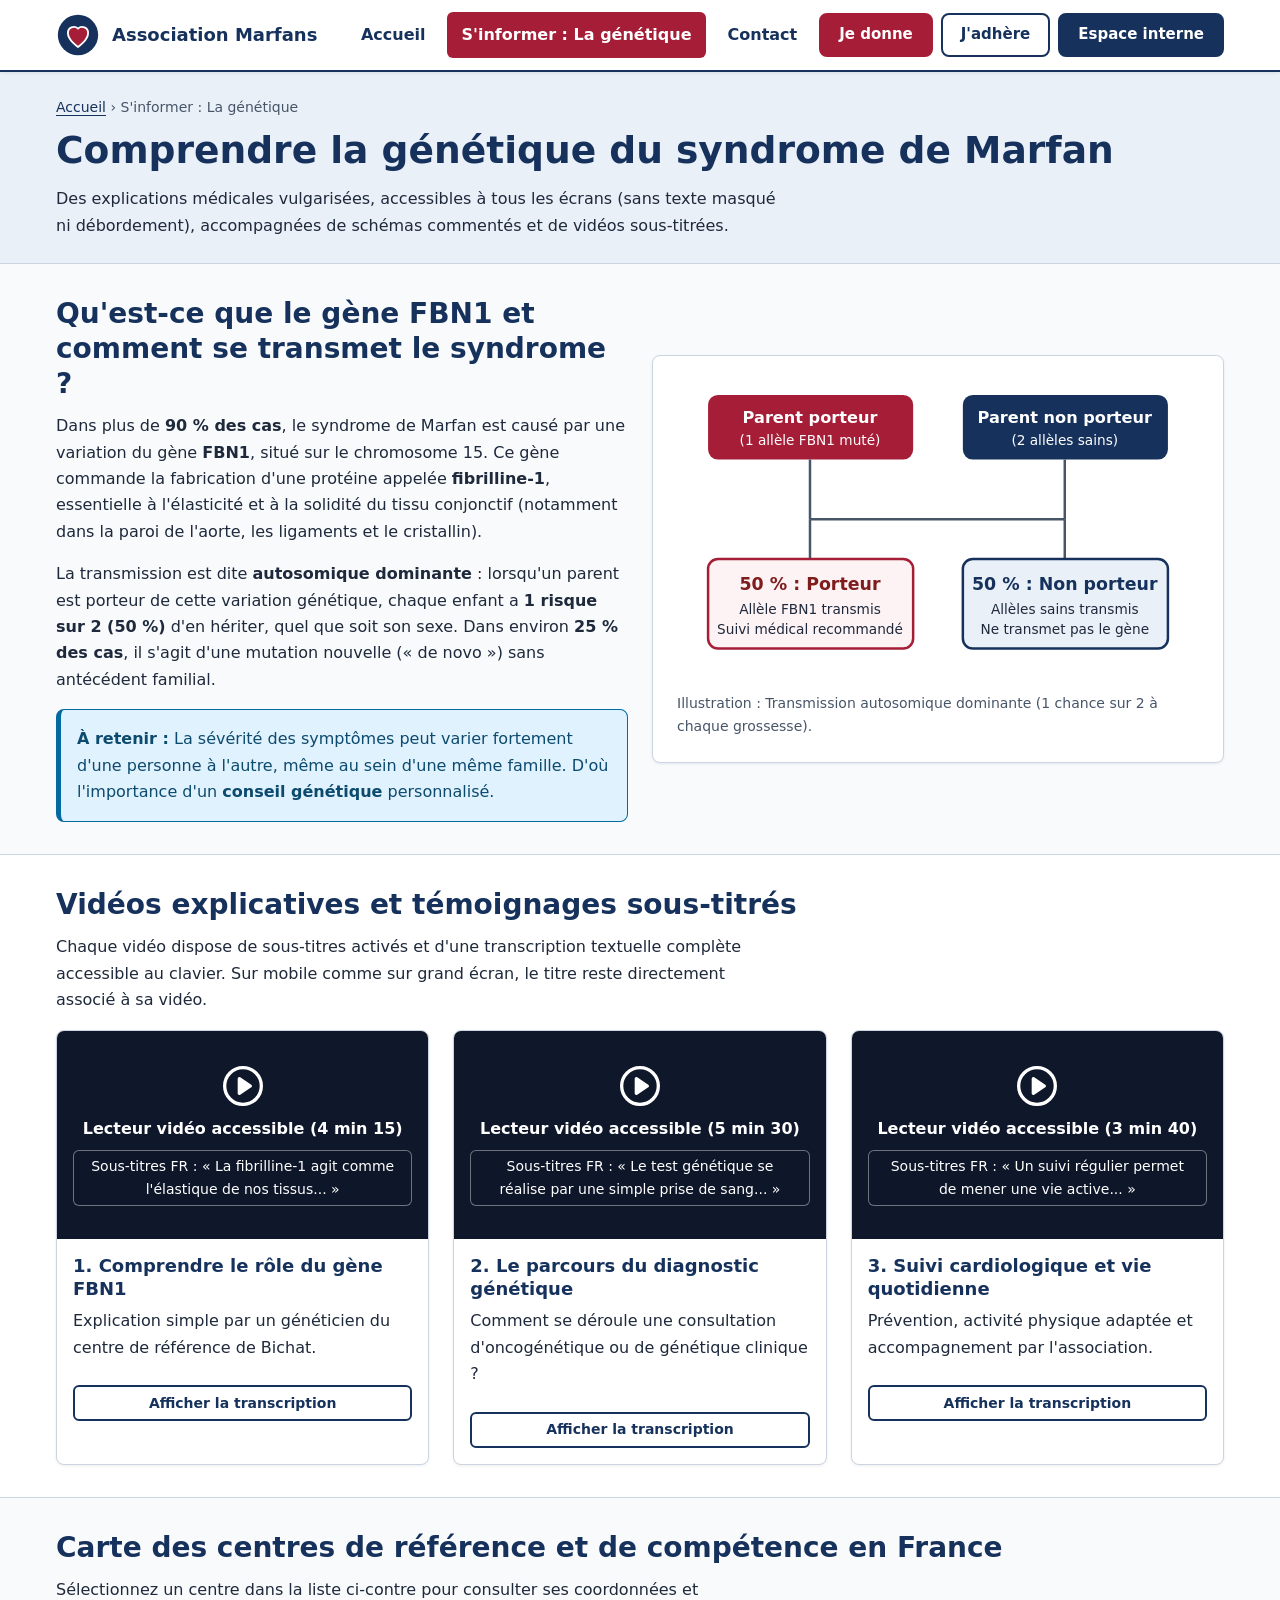
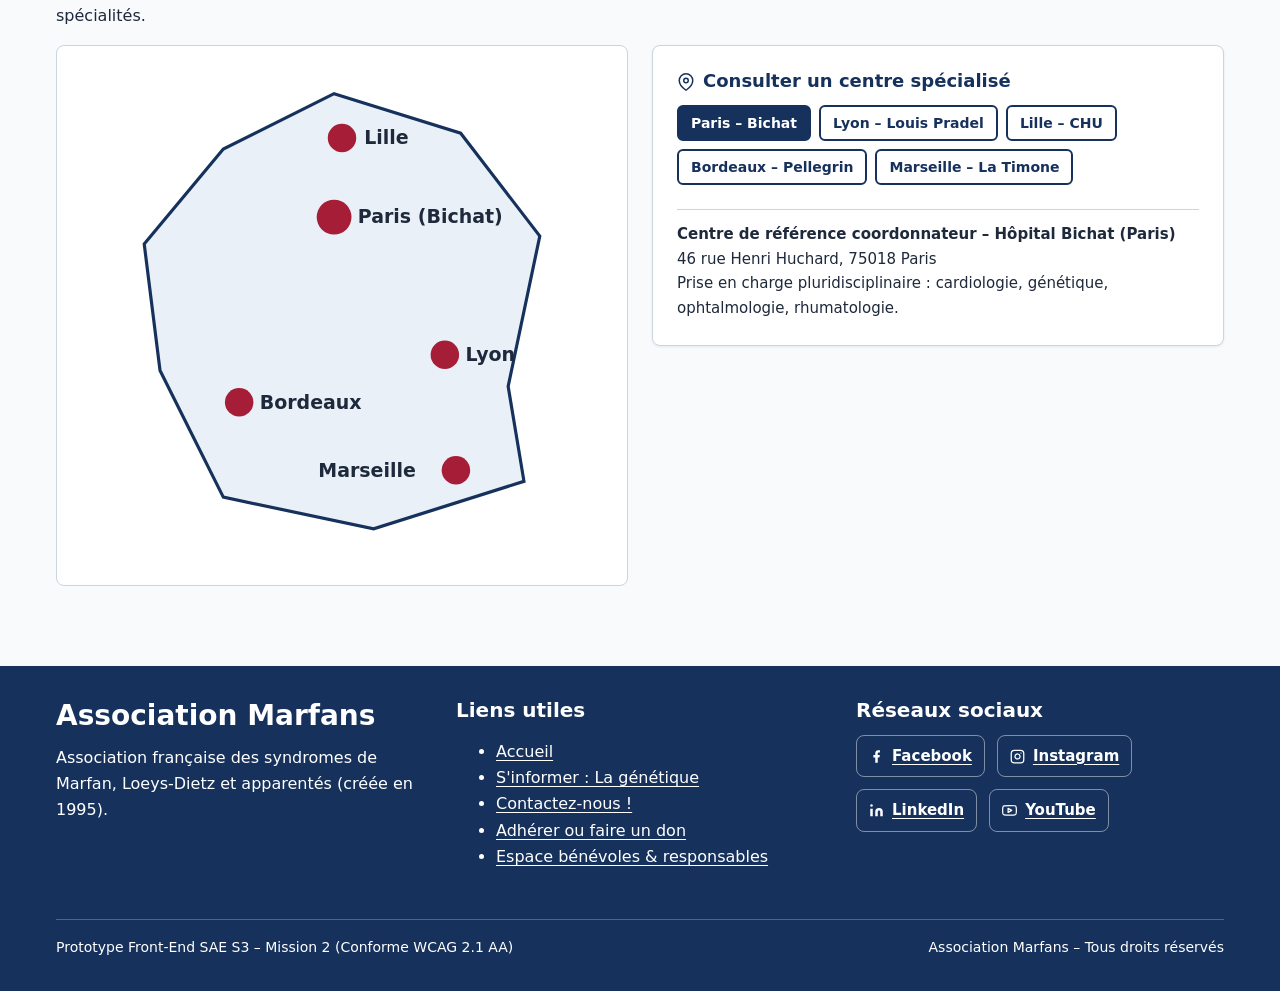
==== commit 4f3188e2: "2" ====
--- a/la-genetique.html
+++ b/la-genetique.html
@@ -36,11 +36,11 @@
         <ul class="nav-list">
           <li><a href="index.html" class="nav-link">Accueil</a></li>
           <li><a href="la-genetique.html" class="nav-link" aria-current="page">S'informer : La génétique</a></li>
-          <li><a href="contact-adhesion.html" class="nav-link">Contact &amp; Adhésion</a></li>
+          <li><a href="contact.html" class="nav-link">Contact</a></li>
         </ul>
         <div class="nav-actions">
-          <a href="contact-adhesion.html?onglet=don" class="btn btn-primary">Je donne</a>
-          <a href="contact-adhesion.html?onglet=adhesion" class="btn btn-outline">J'adhère</a>
+          <a href="soutenir.html?onglet=don" class="btn btn-primary">Je donne</a>
+          <a href="soutenir.html?onglet=adhesion" class="btn btn-outline">J'adhère</a>
           <a href="login.html" id="nav-si-link" class="btn btn-secondary">Espace interne</a>
         </div>
       </nav>
@@ -266,7 +266,7 @@
           <ul>
             <li><a href="index.html">Accueil</a></li>
             <li><a href="la-genetique.html">S'informer : La génétique</a></li>
-            <li><a href="contact-adhesion.html">Contactez-nous !</a></li>
+            <li><a href="contact.html">Contactez-nous !</a></li>            <li><a href="soutenir.html">Adhérer ou faire un don</a></li>
             <li><a href="login.html">Espace bénévoles &amp; responsables</a></li>
           </ul>
         </div>
--- a/css/components.css
+++ b/css/components.css
@@ -99,6 +99,13 @@
   flex-wrap: wrap;
   align-items: center;
   gap: var(--space-2);
+}
+
+/* Bouton d'action du menu correspondant à la page/onglet actif */
+.nav-actions .btn[aria-current="page"] {
+  text-decoration: underline;
+  text-decoration-thickness: 3px;
+  text-underline-offset: 5px;
 }
 
 @media (max-width: 960px) {
